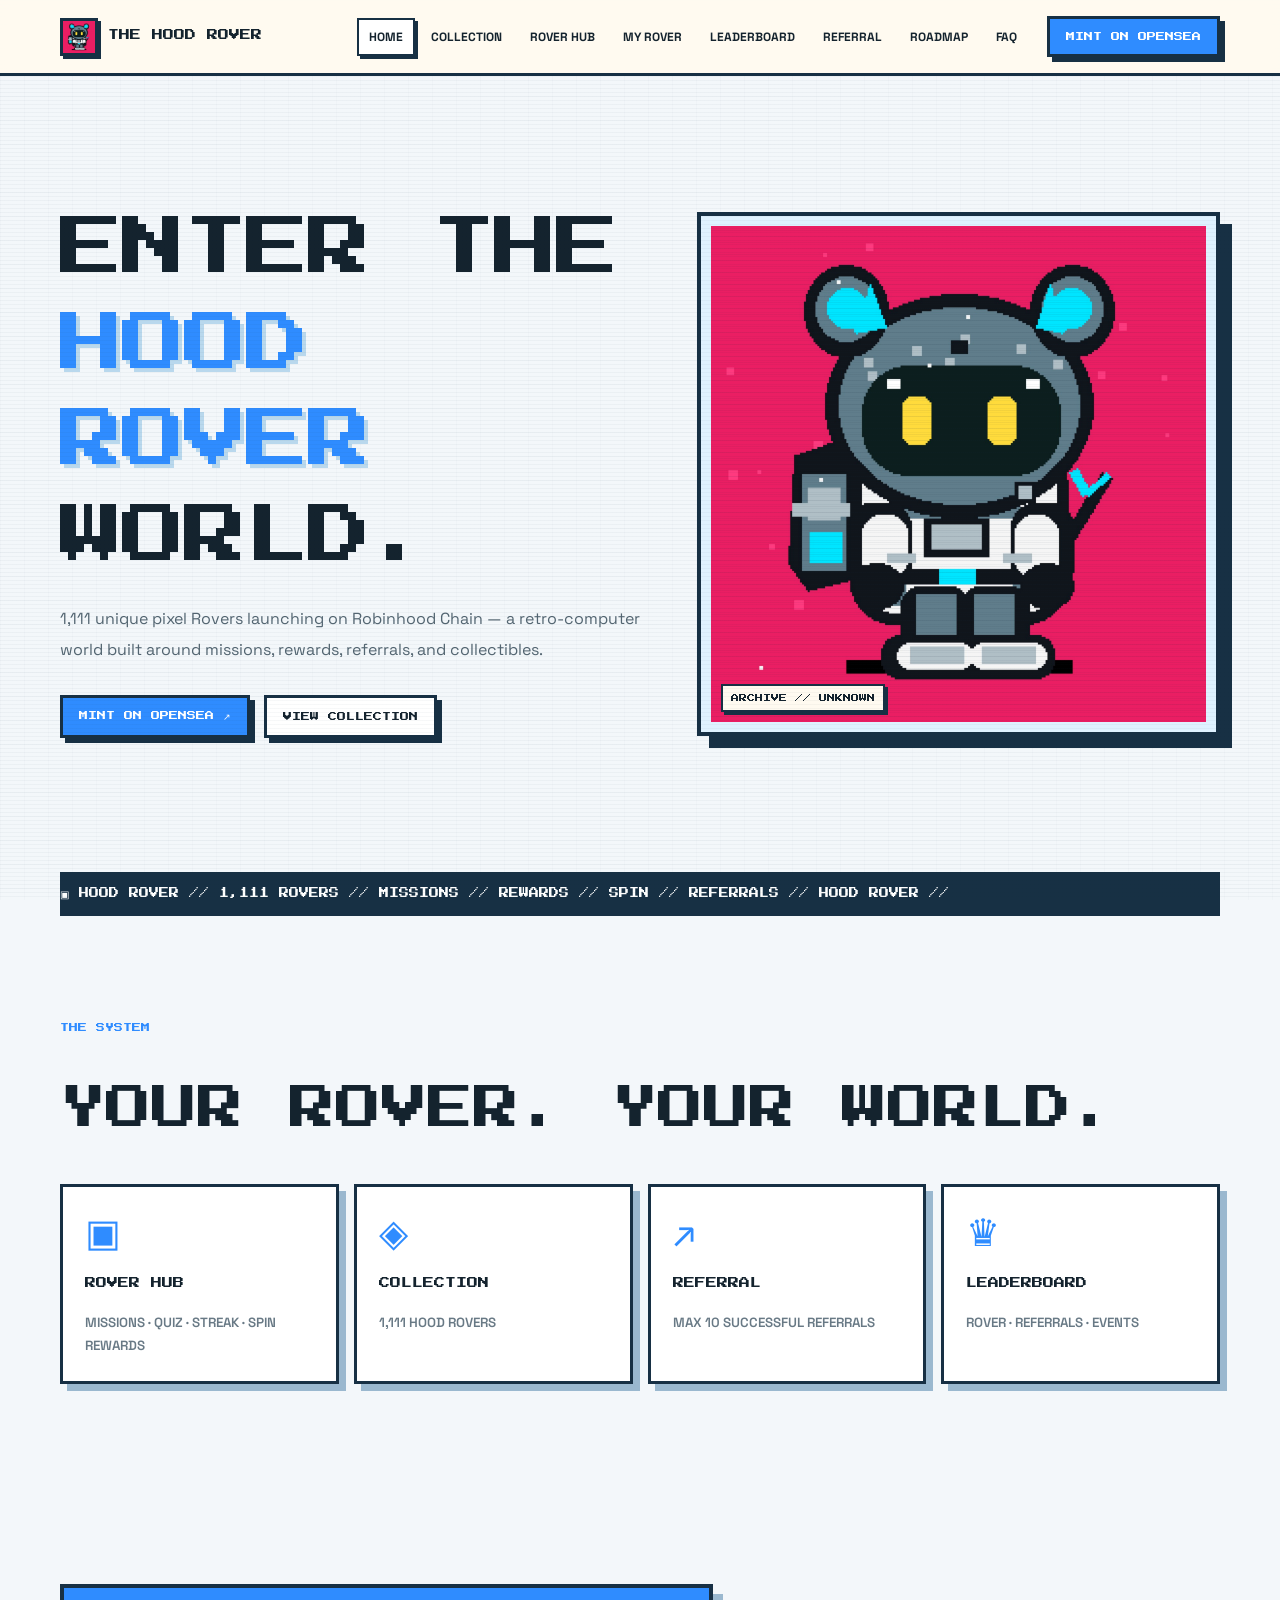
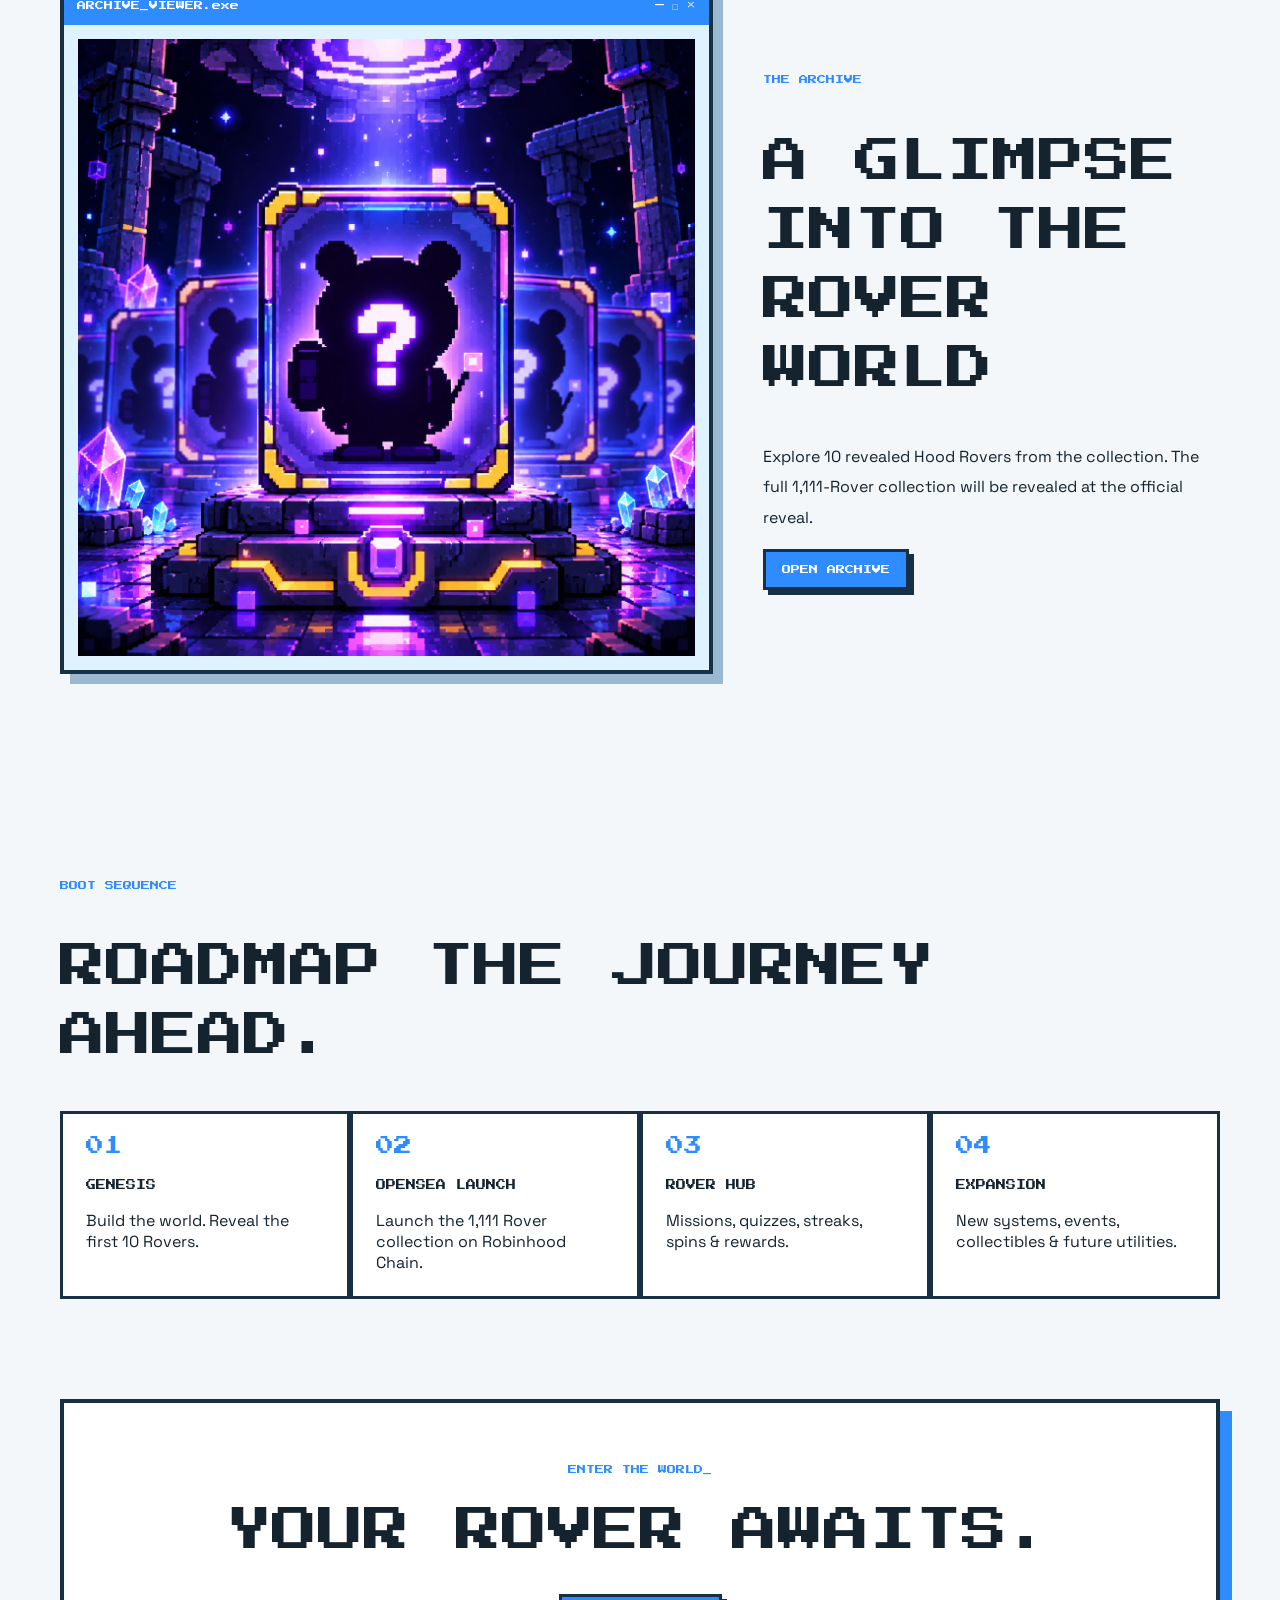
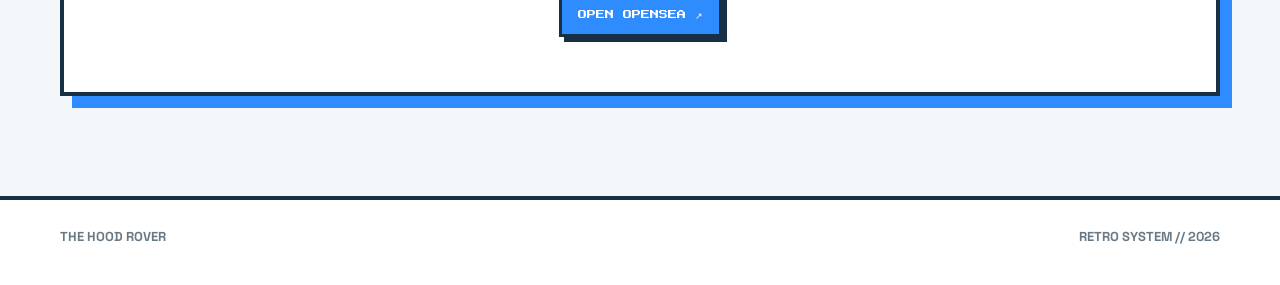
==== index.html @ 526ce5a5 "Update index.html" ====
<!DOCTYPE html>
<html lang="en">
<head>
<meta charset="UTF-8">
<meta name="viewport" content="width=device-width, initial-scale=1.0">

<meta name="description" content="The Hood Rover — 1,111 pixel Rovers, missions, rewards, referrals and collectibles.">

<title>The Hood Rover</title>

<style>

@import url('https://fonts.googleapis.com/css2?family=Press+Start+2P&family=Space+Grotesk:wght@400;500;600;700&display=swap');

:root{
  --ink:#14232e;
  --line:#173044;
  --blue:#2f8cff;
  --cyan:#16c8e8;
  --yellow:#ffd84d;
  --cream:#fffaf0;
  --paper:#f3f7fa;
  --white:#fff;
  --muted:#687985;
  --green:#42c98b;
  --orange:#ff9d42;
}

*{
  box-sizing:border-box;
}

html{
  scroll-behavior:smooth;
}

body{
  margin:0;
  background:var(--paper);
  color:var(--ink);
  font-family:"Space Grotesk",sans-serif;
  overflow-x:hidden;
}


/* =========================================================
   PIXEL GRID
========================================================= */

body:before{
  content:"";
  position:fixed;
  inset:0;
  pointer-events:none;
  opacity:.12;
  background-image:
    linear-gradient(rgba(20,50,70,.15) 1px,transparent 1px),
    linear-gradient(90deg,rgba(20,50,70,.15) 1px,transparent 1px);
  background-size:24px 24px;
  z-index:-2;
}


/* =========================================================
   CRT SCANLINES
========================================================= */

body:after{
  content:"";
  position:fixed;
  inset:0;
  pointer-events:none;
  background:repeating-linear-gradient(
    0deg,
    transparent 0 3px,
    rgba(25,55,75,.035) 3px 4px
  );
  z-index:20;
}

a{
  color:inherit;
  text-decoration:none;
}

.wrap{
  width:min(1160px,calc(100% - 32px));
  margin:auto;
}


/* =========================================================
   ROVER HUB MASTER HEADER
========================================================= */

header{
  position:sticky;
  top:0;
  z-index:30;
  min-height:76px;
  display:flex;
  align-items:center;
  gap:18px;
  padding:10px max(16px,calc((100% - 1160px)/2));
  background:rgba(255,250,240,.95);
  backdrop-filter:blur(12px);
  border-bottom:3px solid var(--line);
}

.brand{
  display:flex;
  align-items:center;
  gap:10px;
  font-family:"Press Start 2P";
  font-size:11px;
  line-height:1.5;
  white-space:nowrap;
}

.mark{
  width:38px;
  height:38px;
  display:block;
  overflow:hidden;
  background:var(--blue);
  border:3px solid var(--line);
  box-shadow:3px 3px 0 var(--line);
}

.mark img{
  width:100%;
  height:100%;
  display:block;
  object-fit:cover;
}

nav{
  margin-left:auto;
  display:flex;
  align-items:center;
  gap:4px;
}

nav a{
  padding:9px 10px;
  border:2px solid transparent;
  font-size:12px;
  font-weight:800;
}

nav a:hover,
nav a.active{
  background:#fff;
  border-color:var(--line);
  box-shadow:3px 3px 0 var(--line);
}

.menu{
  display:none;
  margin-left:auto;
  background:#fff;
  border:3px solid var(--line);
  padding:9px 12px;
  cursor:pointer;
  font-size:18px;
}


/* =========================================================
   MASTER BUTTON
========================================================= */

.btn{
  display:inline-flex;
  justify-content:center;
  align-items:center;
  gap:8px;
  border:3px solid var(--line);
  background:var(--blue);
  color:#fff;
  padding:13px 16px;
  font-family:"Press Start 2P";
  font-size:9px;
  box-shadow:5px 5px 0 var(--line);
  cursor:pointer;
  transition:.15s ease;
}

.btn:hover{
  transform:translate(2px,2px);
  box-shadow:3px 3px 0 var(--line);
}

.btn.secondary{
  background:#fff;
  color:var(--ink);
}

.btn.yellow{
  background:var(--yellow);
  color:var(--ink);
}


/* =========================================================
   MAIN
========================================================= */

main{
  width:min(1160px,calc(100% - 32px));
  margin:auto;
}


/* =========================================================
   HERO
========================================================= */

.hero{
  min-height:calc(100vh - 104px);
  display:grid;
  grid-template-columns:1fr .9fr;
  gap:55px;
  align-items:center;
  padding:80px 0;
}

.eyebrow{
  display:inline-block;
  color:var(--blue);
  font:9px "Press Start 2P";
  line-height:1.7;
}

h1,
h2{
  font-family:"Press Start 2P";
  font-weight:400;
  line-height:1.5;
}

h1{
  font-size:clamp(30px,5vw,66px);
  margin:20px 0;
  letter-spacing:-2px;
}

h1 span{
  color:var(--blue);
  text-shadow:4px 4px #b9d8ed;
}

h2{
  font-size:clamp(24px,4vw,46px);
}

p{
  line-height:1.9;
}

.hero p{
  font-size:16px;
  max-width:680px;
  color:#536571;
}

.actions{
  display:flex;
  gap:14px;
  flex-wrap:wrap;
  margin:30px 0;
}


/* =========================================================
   HERO IMAGE
========================================================= */

.art{
  position:relative;
  background:#dff2ff;
  border:4px solid var(--line);
  padding:10px;
  box-shadow:12px 12px 0 var(--line);
  overflow:hidden;
  animation:floatRover 4s ease-in-out infinite;
}

.art img{
  display:block;
  width:100%;
  aspect-ratio:1/1;
  object-fit:cover;
}

.art:after{
  content:"";
  position:absolute;
  inset:10px;
  pointer-events:none;
  background:repeating-linear-gradient(
    0deg,
    transparent 0 5px,
    rgba(20,34,53,.05) 5px 6px
  );
}

.tag{
  position:absolute;
  left:20px;
  bottom:20px;
  z-index:2;
  background:var(--cream);
  border:2px solid var(--line);
  padding:8px;
  font:8px "Press Start 2P";
  box-shadow:3px 3px 0 var(--line);
}

@keyframes floatRover{
  0%,100%{
    transform:translateY(0);
  }

  50%{
    transform:translateY(-7px);
  }
}


/* =========================================================
   TICKER
========================================================= */

.ticker{
  width:100%;
  background:var(--line);
  color:#fff;
  border-top:3px solid var(--line);
  border-bottom:3px solid var(--line);
  padding:13px 0;
  overflow:hidden;
  white-space:nowrap;
  font:10px "Press Start 2P";
}

.ticker span{
  display:inline-block;
  animation:marquee 20s linear infinite;
}

@keyframes marquee{
  from{
    transform:translateX(100%);
  }

  to{
    transform:translateX(-100%);
  }
}


/* =========================================================
   SECTIONS
========================================================= */

.section{
  padding:100px 0;
}

.grid{
  display:grid;
  grid-template-columns:repeat(4,1fr);
  gap:15px;
  margin-top:40px;
}

.card{
  display:block;
  min-height:200px;
  padding:22px;
  background:#fff;
  border:3px solid var(--line);
  box-shadow:7px 7px 0 #9ab8cf;
  color:var(--ink);
  text-decoration:none;
  transition:.2s;
}

.card:hover{
  transform:translateY(-7px);
  box-shadow:10px 13px 0 var(--blue);
}

.icon{
  display:block;
  color:var(--blue);
  font-size:38px;
}

.card b{
  display:block;
  margin:18px 0;
  font:11px "Press Start 2P";
  line-height:1.6;
}

.card small{
  color:var(--muted);
  line-height:1.7;
  font-weight:600;
}


/* =========================================================
   ARCHIVE
========================================================= */

.preview{
  display:grid;
  grid-template-columns:1fr .7fr;
  gap:50px;
  align-items:center;
}

.window{
  background:#fff;
  border:4px solid var(--line);
  box-shadow:10px 10px 0 #9ab8cf;
}

.bar{
  display:flex;
  justify-content:space-between;
  background:var(--blue);
  color:#fff;
  padding:13px;
  font:9px "Press Start 2P";
}

.window img{
  display:block;
  width:100%;
  aspect-ratio:1/1;
  object-fit:cover;
  padding:14px;
  background:#dff2ff;
}


/* =========================================================
   ROADMAP
========================================================= */

.timeline{
  display:grid;
  grid-template-columns:repeat(4,1fr);
  margin-top:40px;
}

.step{
  min-height:150px;
  padding:23px;
  background:#fff;
  border:3px solid var(--line);
}

.step strong{
  color:var(--blue);
  font:18px "Press Start 2P";
}

.step b{
  display:block;
  margin:17px 0;
  font:10px "Press Start 2P";
  line-height:1.6;
}


/* =========================================================
   CTA
========================================================= */

.cta{
  margin-bottom:100px;
  padding:55px;
  background:#fff;
  border:4px solid var(--line);
  box-shadow:12px 12px 0 var(--blue);
  text-align:center;
}

.cta h2{
  margin:18px 0 28px;
}


/* =========================================================
   MASTER FOOTER
========================================================= */

footer{
  border-top:4px solid var(--line);
  background:#fff;
  padding:28px 0 40px;
}

.footer{
  display:flex;
  justify-content:space-between;
  gap:20px;
  color:var(--muted);
  font-size:13px;
  font-weight:700;
}


/* =========================================================
   REVEAL ANIMATION
========================================================= */

.reveal{
  opacity:0;
  transform:translateY(25px);
}

.reveal.visible{
  opacity:1;
  transform:translateY(0);
  transition:
    opacity .7s ease,
    transform .7s ease;
}


/* =========================================================
   TABLET
========================================================= */

@media(max-width:1000px){

  header{
    padding-left:16px;
    padding-right:16px;
  }

  nav{
    display:none;
    position:absolute;
    top:76px;
    left:16px;
    right:16px;
    padding:8px;
    background:#fff;
    border:3px solid var(--line);
    box-shadow:5px 5px 0 var(--line);
    flex-direction:column;
    align-items:stretch;
  }

  nav.open{
    display:flex;
  }

  nav a{
    padding:13px;
  }

  header>.btn{
    display:none;
  }

  .menu{
    display:block;
  }

  .grid{
    grid-template-columns:repeat(2,1fr);
  }

  .hero{
    grid-template-columns:1fr;
  }

  .preview{
    grid-template-columns:1fr;
  }

  .timeline{
    grid-template-columns:repeat(2,1fr);
  }
}


/* =========================================================
   MOBILE
========================================================= */

@media(max-width:620px){

  .wrap{
    width:calc(100% - 20px);
  }

  main{
    width:calc(100% - 20px);
  }

  .brand{
    font-size:9px;
  }

  .mark{
    width:34px;
    height:34px;
  }

  .hero{
    min-height:auto;
    padding:55px 0 65px;
  }

  h1{
    font-size:29px;
  }

  .hero p{
    font-size:15px;
  }

  .actions{
    flex-direction:column;
  }

  .actions .btn{
    width:100%;
  }

  .section{
    padding:70px 0;
  }

  .grid{
    grid-template-columns:1fr;
  }

  .timeline{
    grid-template-columns:1fr;
  }

  .preview{
    gap:35px;
  }

  .cta{
    margin-bottom:70px;
    padding:35px 20px;
  }

  .cta .btn{
    width:100%;
  }

  .footer{
    display:block;
  }

  .footer div+div{
    margin-top:10px;
  }
}


/* =========================================================
   MINT COMING SOON MODAL
========================================================= */

.mint-modal{
  position:fixed;
  inset:0;
  z-index:100;
  display:none;
  align-items:center;
  justify-content:center;
  padding:20px;
}

.mint-modal.open{
  display:flex;
}

.mint-backdrop{
  position:absolute;
  inset:0;
  background:rgba(20,35,46,.68);
  backdrop-filter:blur(8px);
  animation:mintFade .25s ease forwards;
}

.mint-window{
  position:relative;
  z-index:2;
  width:min(500px,100%);
  background:#fff;
  border:4px solid var(--line);
  box-shadow:14px 14px 0 var(--blue);
  animation:mintOpen .45s cubic-bezier(.2,.8,.2,1) forwards;
  overflow:hidden;
}

.mint-window-bar{
  height:48px;
  display:flex;
  align-items:center;
  justify-content:space-between;
  padding:0 15px;
  background:var(--blue);
  color:#fff;
  border-bottom:3px solid var(--line);
  font:9px "Press Start 2P";
}

.mint-close{
  position:absolute;
  top:7px;
  right:9px;
  z-index:5;
  width:32px;
  height:32px;
  border:3px solid var(--line);
  background:var(--yellow);
  color:var(--ink);
  font-size:22px;
  line-height:1;
  cursor:pointer;
  box-shadow:3px 3px 0 var(--line);
}

.mint-close:hover{
  transform:translate(2px,2px);
  box-shadow:1px 1px 0 var(--line);
}

.mint-content{
  position:relative;
  padding:42px 32px 36px;
  text-align:center;
  background:
    linear-gradient(rgba(47,140,255,.035) 1px,transparent 1px),
    linear-gradient(90deg,rgba(47,140,255,.035) 1px,transparent 1px),
    #fff;
  background-size:20px 20px;
}

.mint-icon{
  width:68px;
  height:68px;
  margin:0 auto 22px;
  display:grid;
  place-items:center;
  background:var(--blue);
  color:#fff;
  border:4px solid var(--line);
  box-shadow:6px 6px 0 var(--line);
  font:16px "Press Start 2P";
  animation:mintFloat 2s ease-in-out infinite;
}

.mint-status{
  display:inline-block;
  padding:7px 10px;
  border:2px solid var(--line);
  background:#e9f8ff;
  color:var(--blue);
  font:8px "Press Start 2P";
  animation:statusBlink 1.4s steps(2) infinite;
}

.mint-content h2{
  margin:22px 0 15px;
  font:28px/1.5 "Press Start 2P";
  color:var(--ink);
}

.mint-content h2 span{
  color:var(--blue);
  text-shadow:3px 3px #b9d8ed;
}

.mint-content p{
  max-width:390px;
  margin:0 auto 25px;
  color:var(--muted);
  font-size:15px;
  line-height:1.8;
}

.mint-loading{
  display:flex;
  justify-content:center;
  gap:6px;
  margin:20px 0;
}

.mint-loading span{
  width:12px;
  height:12px;
  background:var(--blue);
  border:2px solid var(--line);
  opacity:.25;
  animation:pixelLoad 1.2s steps(1) infinite;
}

.mint-loading span:nth-child(2){animation-delay:.15s}
.mint-loading span:nth-child(3){animation-delay:.30s}
.mint-loading span:nth-child(4){animation-delay:.45s}
.mint-loading span:nth-child(5){animation-delay:.60s}
.mint-loading span:nth-child(6){animation-delay:.75s}
.mint-loading span:nth-child(7){animation-delay:.90s}
.mint-loading span:nth-child(8){animation-delay:1.05s}

.mint-message{
  margin:8px 0 25px;
  color:var(--muted);
  font:8px "Press Start 2P";
}

.mint-ok{
  min-width:150px;
}

@keyframes mintFade{
  from{opacity:0}
  to{opacity:1}
}

@keyframes mintOpen{
  0%{
    opacity:0;
    transform:translateY(25px) scale(.92);
  }

  70%{
    transform:translateY(-4px) scale(1.01);
  }

  100%{
    opacity:1;
    transform:translateY(0) scale(1);
  }
}

@keyframes mintFloat{
  0%,100%{
    transform:translateY(0);
  }

  50%{
    transform:translateY(-5px);
  }
}

@keyframes statusBlink{
  50%{
    opacity:.55;
  }
}

@keyframes pixelLoad{
  0%,100%{
    opacity:.2;
    transform:translateY(0);
  }

  50%{
    opacity:1;
    transform:translateY(-5px);
  }
}

@media(max-width:620px){

  .mint-window{
    box-shadow:8px 8px 0 var(--blue);
  }

  .mint-content{
    padding:35px 20px 28px;
  }

  .mint-content h2{
    font-size:23px;
  }

  .mint-content p{
    font-size:14px;
  }

}

</style>
</head>


<body>


<!-- =========================================================
     ROVER HUB MASTER HEADER
========================================================= -->

<header>

 <a class="brand" href="./">
  <span class="mark">
    <img src="./assets/rovers/rover-01.png" alt="Hood Rover">
  </span>
  THE HOOD ROVER
</a>

  <button class="menu" id="menu">
    ☰
  </button>

  <nav id="nav">

    <a class="active" href="./">
      HOME
    </a>

    <a href="./collection/">
      COLLECTION
    </a>

    <a href="./rover/">
      ROVER HUB
    </a>

    <a href="./my-rover/">
      MY ROVER
    </a>

    <a href="./leaderboard/">
      LEADERBOARD
    </a>

    <a href="./referral/">
      REFERRAL
    </a>

    <a href="./roadmap/">
      ROADMAP
    </a>

    <a href="./faq/">
      FAQ
    </a>

  </nav>

  <a class="btn" href="#" id="mintTop">
    MINT ON OPENSEA
  </a>

</header>


<main>


<!-- =========================================================
     HERO
========================================================= -->

<section class="hero">

  <div class="reveal">

    <h1>
      ENTER THE<br>
      <span>HOOD ROVER</span><br>
      WORLD.
    </h1>

    <p>
      1,111 unique pixel Rovers launching on Robinhood Chain — a retro-computer world built around missions, rewards, referrals, and collectibles.
    </p>

    <div class="actions">

      <a class="btn" href="#" id="mintHero">
        MINT ON OPENSEA ↗
      </a>

      <a class="btn secondary" href="./collection/">
        VIEW COLLECTION
      </a>

    </div>

  </div>


  <div class="art reveal">

    <img
  src="./assets/rovers/rover-01.png"
  alt="The Hood Rover"
>

    <span class="tag">
      ARCHIVE // UNKNOWN
    </span>

  </div>

</section>


<!-- =========================================================
     TICKER
========================================================= -->

<div class="ticker">

  <span>
    ▣ HOOD ROVER // 1,111 ROVERS //
    MISSIONS // REWARDS // SPIN //
    REFERRALS // HOOD ROVER //
  </span>

</div>


<!-- =========================================================
     SYSTEM
========================================================= -->

<section class="section">

  <span class="eyebrow">
    THE SYSTEM
  </span>

  <h2>
    YOUR ROVER. YOUR WORLD.
  </h2>


  <div class="grid">


    <a class="card reveal" href="./rover/">

      <span class="icon">▣</span>

      <b>
        ROVER HUB
      </b>

      <small>
        MISSIONS · QUIZ · STREAK ·
        SPIN REWARDS
      </small>

    </a>


    <a class="card reveal" href="./collection/">

      <span class="icon">◈</span>

      <b>
        COLLECTION
      </b>

      <small>
        1,111 HOOD ROVERS
      </small>

    </a>


    <a class="card reveal" href="./referral/">

      <span class="icon">↗</span>

      <b>
        REFERRAL
      </b>

      <small>
        MAX 10 SUCCESSFUL REFERRALS
      </small>

    </a>


    <a class="card reveal" href="./leaderboard/">

      <span class="icon">♛</span>

      <b>
        LEADERBOARD
      </b>

      <small>
        ROVER · REFERRALS · EVENTS
      </small>

    </a>


  </div>

</section>


<!-- =========================================================
     ARCHIVE
========================================================= -->

<section class="section">

  <div class="preview">


    <div class="window reveal">

      <div class="bar">

        <span>
          ARCHIVE_VIEWER.exe
        </span>

        <span>
          — □ ×
        </span>

      </div>

      <img
        src="./assets/pre-reveal.png"
        alt="Hood Rover pre-reveal archive"
      >

    </div>


    <div class="reveal">

      <span class="eyebrow">
        THE ARCHIVE
      </span>

      <h2>
        A GLIMPSE INTO THE ROVER WORLD
      </h2>

      <p>
        Explore 10 revealed Hood Rovers from the collection. The full 1,111-Rover collection will be revealed at the official reveal.
      </p>

      <a class="btn" href="./collection/">
        OPEN ARCHIVE
      </a>

    </div>


  </div>

</section>


<!-- =========================================================
     ROADMAP
========================================================= -->

<section class="section">

  <span class="eyebrow">
    BOOT SEQUENCE
  </span>

  <h2>
    ROADMAP
    THE JOURNEY AHEAD.
  </h2>


  <div class="timeline">


    <div class="step reveal">

      <strong>
        01
      </strong>

      <b>
        GENESIS
      </b>

      <span>
        Build the world. Reveal the first 10 Rovers.
      </span>

    </div>


    <div class="step reveal">

      <strong>
        02
      </strong>

      <b>
        OPENSEA LAUNCH
      </b>

      <span>
        Launch the 1,111 Rover collection on Robinhood Chain.
      </span>

    </div>


    <div class="step reveal">

      <strong>
        03
      </strong>

      <b>
        ROVER HUB
      </b>

      <span>
        Missions, quizzes, streaks, spins & rewards.
      </span>

    </div>


    <div class="step reveal">

      <strong>
        04
      </strong>

      <b>
        EXPANSION
      </b>

      <span>
        New systems, events, collectibles & future utilities.
      </span>

    </div>


  </div>

</section>


<!-- =========================================================
     CTA
========================================================= -->

<section class="cta reveal">

  <span class="eyebrow">
    ENTER THE WORLD_
  </span>

  <h2>
    YOUR ROVER AWAITS.
  </h2>

  <a class="btn" href="#" id="mintBottom">
    OPEN OPENSEA ↗
  </a>

</section>


</main>


<!-- =========================================================
     ROVER HUB MASTER FOOTER
========================================================= -->

<footer>

  <div class="wrap footer">

    <div>
      <b>THE HOOD ROVER</b>
    </div>

    <div>
      RETRO SYSTEM // 2026
    </div>

  </div>

</footer>


<!-- =========================================================
     MINT COMING SOON MODAL
========================================================= -->

<div class="mint-modal" id="mintModal">

  <div class="mint-backdrop"></div>

  <div class="mint-window">

    <button class="mint-close" id="mintClose" type="button">
      ×
    </button>

    <div class="mint-window-bar">
      <span>OPEN_SEA.exe</span>
      <span>● ● ●</span>
    </div>

    <div class="mint-content">

      <div class="mint-icon">
  <img src="./assets/rovers/rover-02.png" alt="Hood Rover">
      </div>

      <span class="mint-status">
        CONNECTION_PENDING
      </span>

      <h2>
        COMING<br>
        <span>SOON.</span>
      </h2>

      <p>
        The Hood Rover collection is preparing
        for its OpenSea launch on Robinhood Chain.
      </p>

      <div class="mint-loading">
        <span></span>
        <span></span>
        <span></span>
        <span></span>
        <span></span>
        <span></span>
        <span></span>
        <span></span>
      </div>

      <div class="mint-message">
        MINT SYSTEM // STANDBY_
      </div>

      <button class="btn mint-ok" id="mintOk" type="button">
        GOT IT
      </button>

    </div>

  </div>

</div>


<script>

/* =========================================================
   MINT MODAL
========================================================= */

const mintModal = document.getElementById("mintModal");
const mintClose = document.getElementById("mintClose");
const mintOk = document.getElementById("mintOk");
const mintBackdrop = document.querySelector(".mint-backdrop");

function openMintModal(){

  mintModal.classList.add("open");

  document.body.style.overflow = "hidden";

}

function closeMintModal(){

  mintModal.classList.remove("open");

  document.body.style.overflow = "";

}


/* =========================================================
   MINT BUTTONS
========================================================= */

["mintTop","mintHero","mintBottom"].forEach(id => {

  const button = document.getElementById(id);

  if(button){

    button.addEventListener("click", function(event){

      event.preventDefault();

      openMintModal();

    });

  }

});


/* =========================================================
   CLOSE MODAL
========================================================= */

mintClose.addEventListener("click", closeMintModal);

mintOk.addEventListener("click", closeMintModal);

mintBackdrop.addEventListener("click", closeMintModal);


/* =========================================================
   ESC KEY
========================================================= */

document.addEventListener("keydown", function(event){

  if(event.key === "Escape"){

    closeMintModal();

  }

});


/* =========================================================
   MASTER MOBILE MENU
========================================================= */

const menu = document.getElementById("menu");
const nav = document.getElementById("nav");

menu.addEventListener("click", () => {

  nav.classList.toggle("open");

});


/* =========================================================
   SCROLL REVEAL
========================================================= */

const observer = new IntersectionObserver(

  entries => {

    entries.forEach(entry => {

      if(entry.isIntersecting){

        entry.target.classList.add("visible");

        observer.unobserve(entry.target);

      }

    });

  },

  {
    threshold:.12
  }

);


document
  .querySelectorAll(".reveal")
  .forEach(element => observer.observe(element));

</script>

</body>
</html>
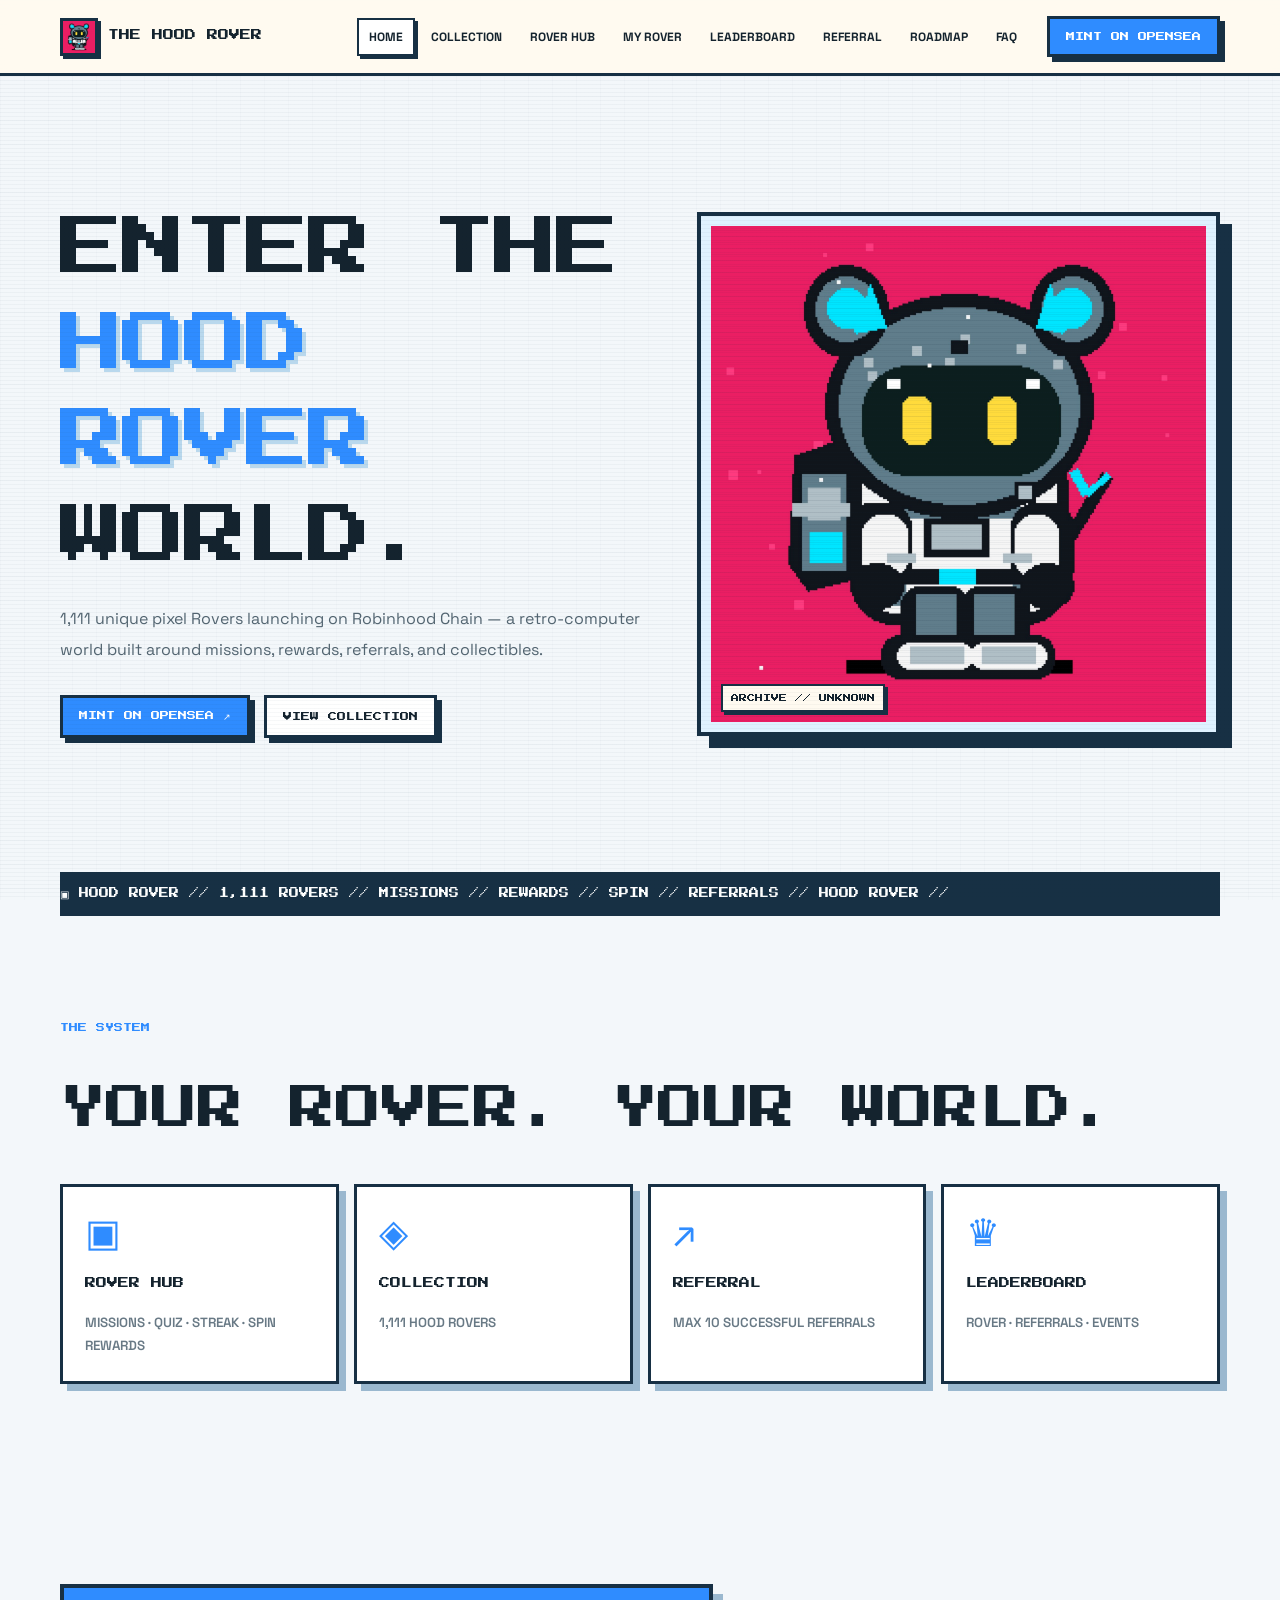
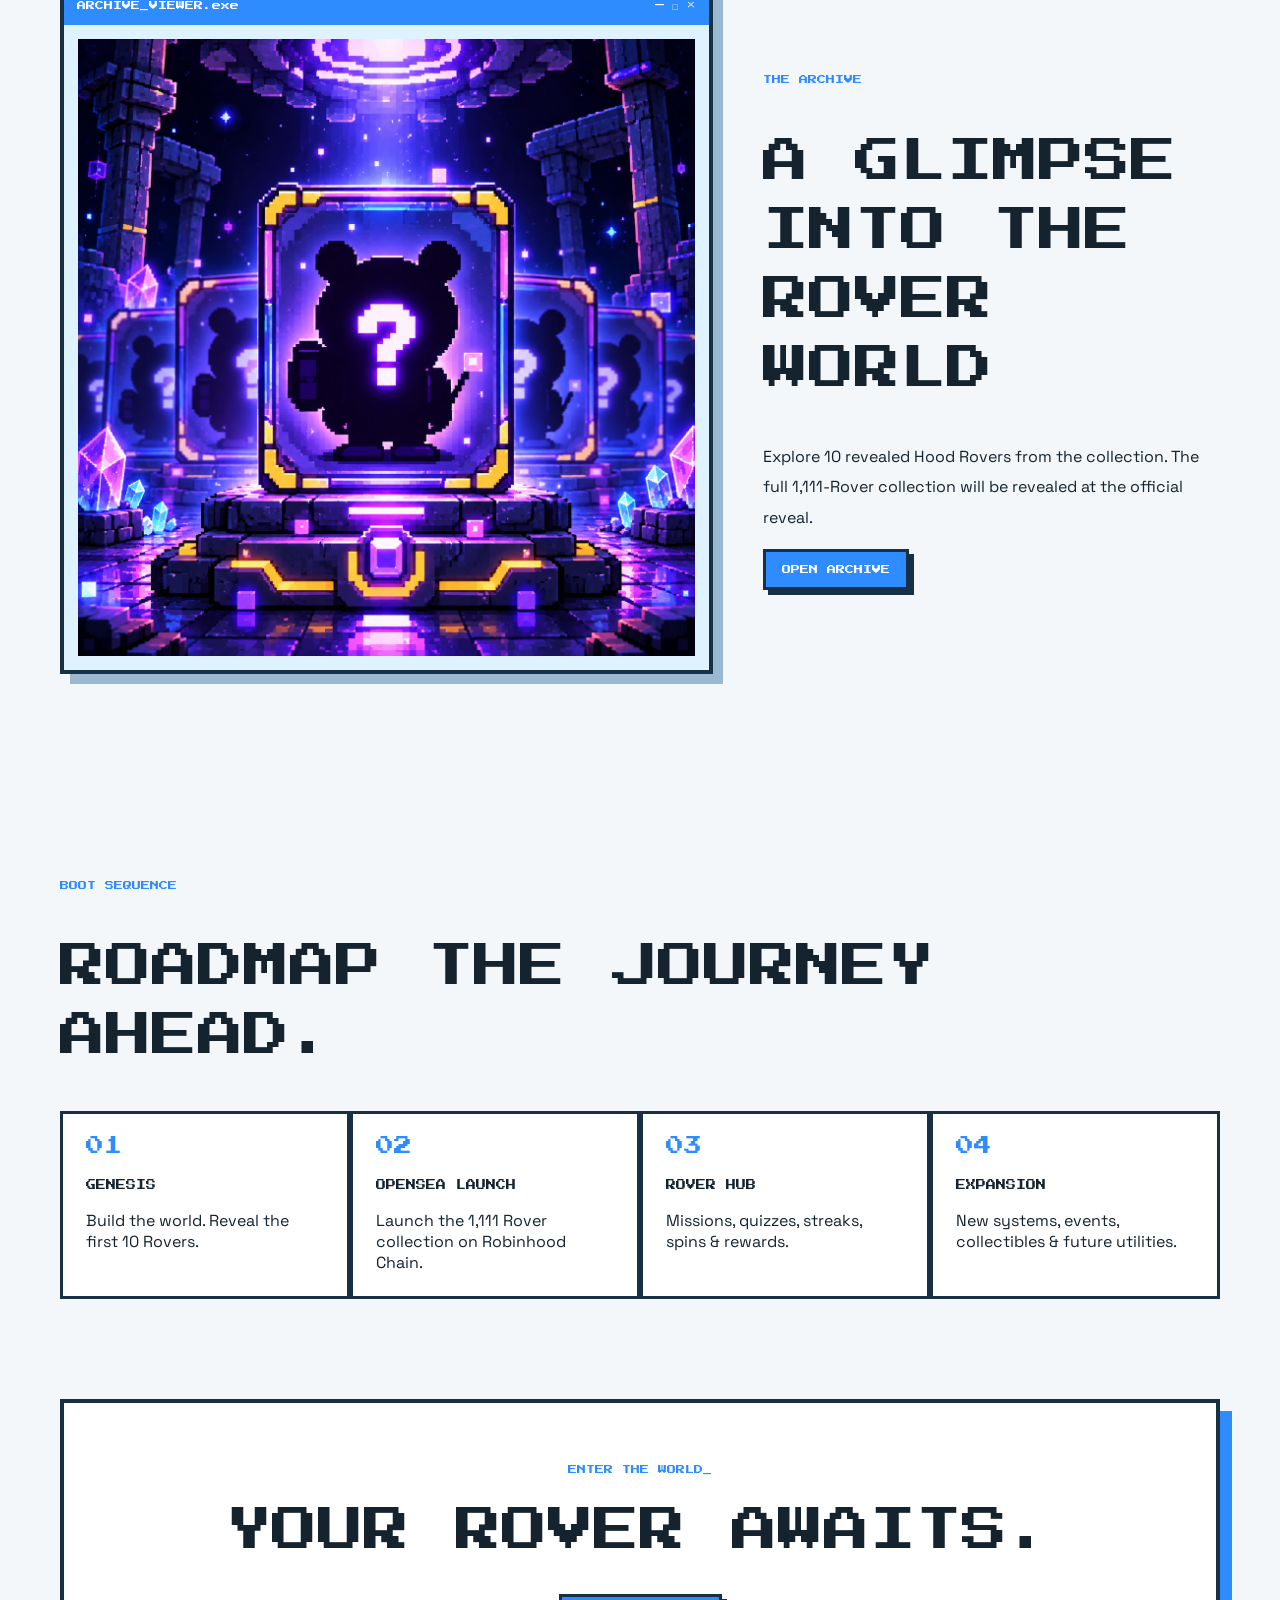
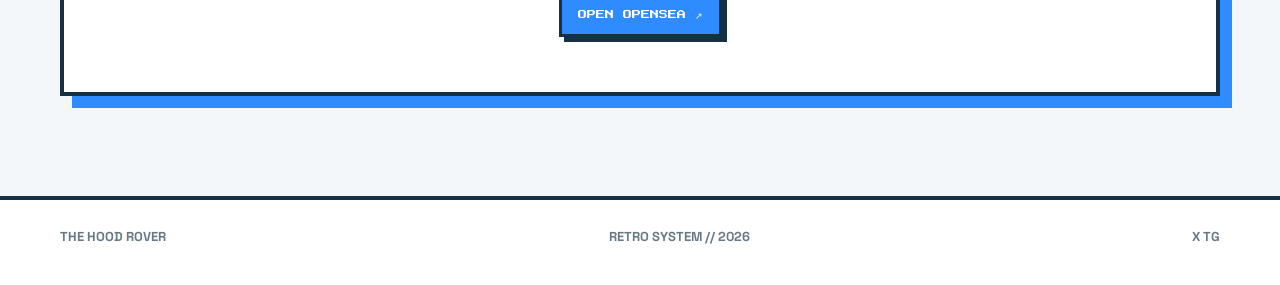
==== commit 19a8b2d0: "Add social media links to footer" ====
--- a/index.html
+++ b/index.html
@@ -757,14 +757,18 @@
   width:68px;
   height:68px;
   margin:0 auto 22px;
-  display:grid;
-  place-items:center;
+  overflow:hidden;
   background:var(--blue);
-  color:#fff;
   border:4px solid var(--line);
   box-shadow:6px 6px 0 var(--line);
-  font:16px "Press Start 2P";
   animation:mintFloat 2s ease-in-out infinite;
+}
+
+.mint-icon img{
+  width:100%;
+  height:100%;
+  display:block;
+  object-fit:cover;
 }
 
 .mint-status{
@@ -1305,7 +1309,17 @@
     <div>
       RETRO SYSTEM // 2026
     </div>
-
+    
+    <div class="socials">
+  <a href="https://x.com/thehoodrover" target="_blank" rel="noopener noreferrer" aria-label="The Hood Rover on X">
+    X
+  </a>
+
+  <a href="https://t.me/thehoodrover" target="_blank" rel="noopener noreferrer" aria-label="The Hood Rover on Telegram">
+    TG
+  </a>
+</div>
+    
   </div>
 
 </footer>
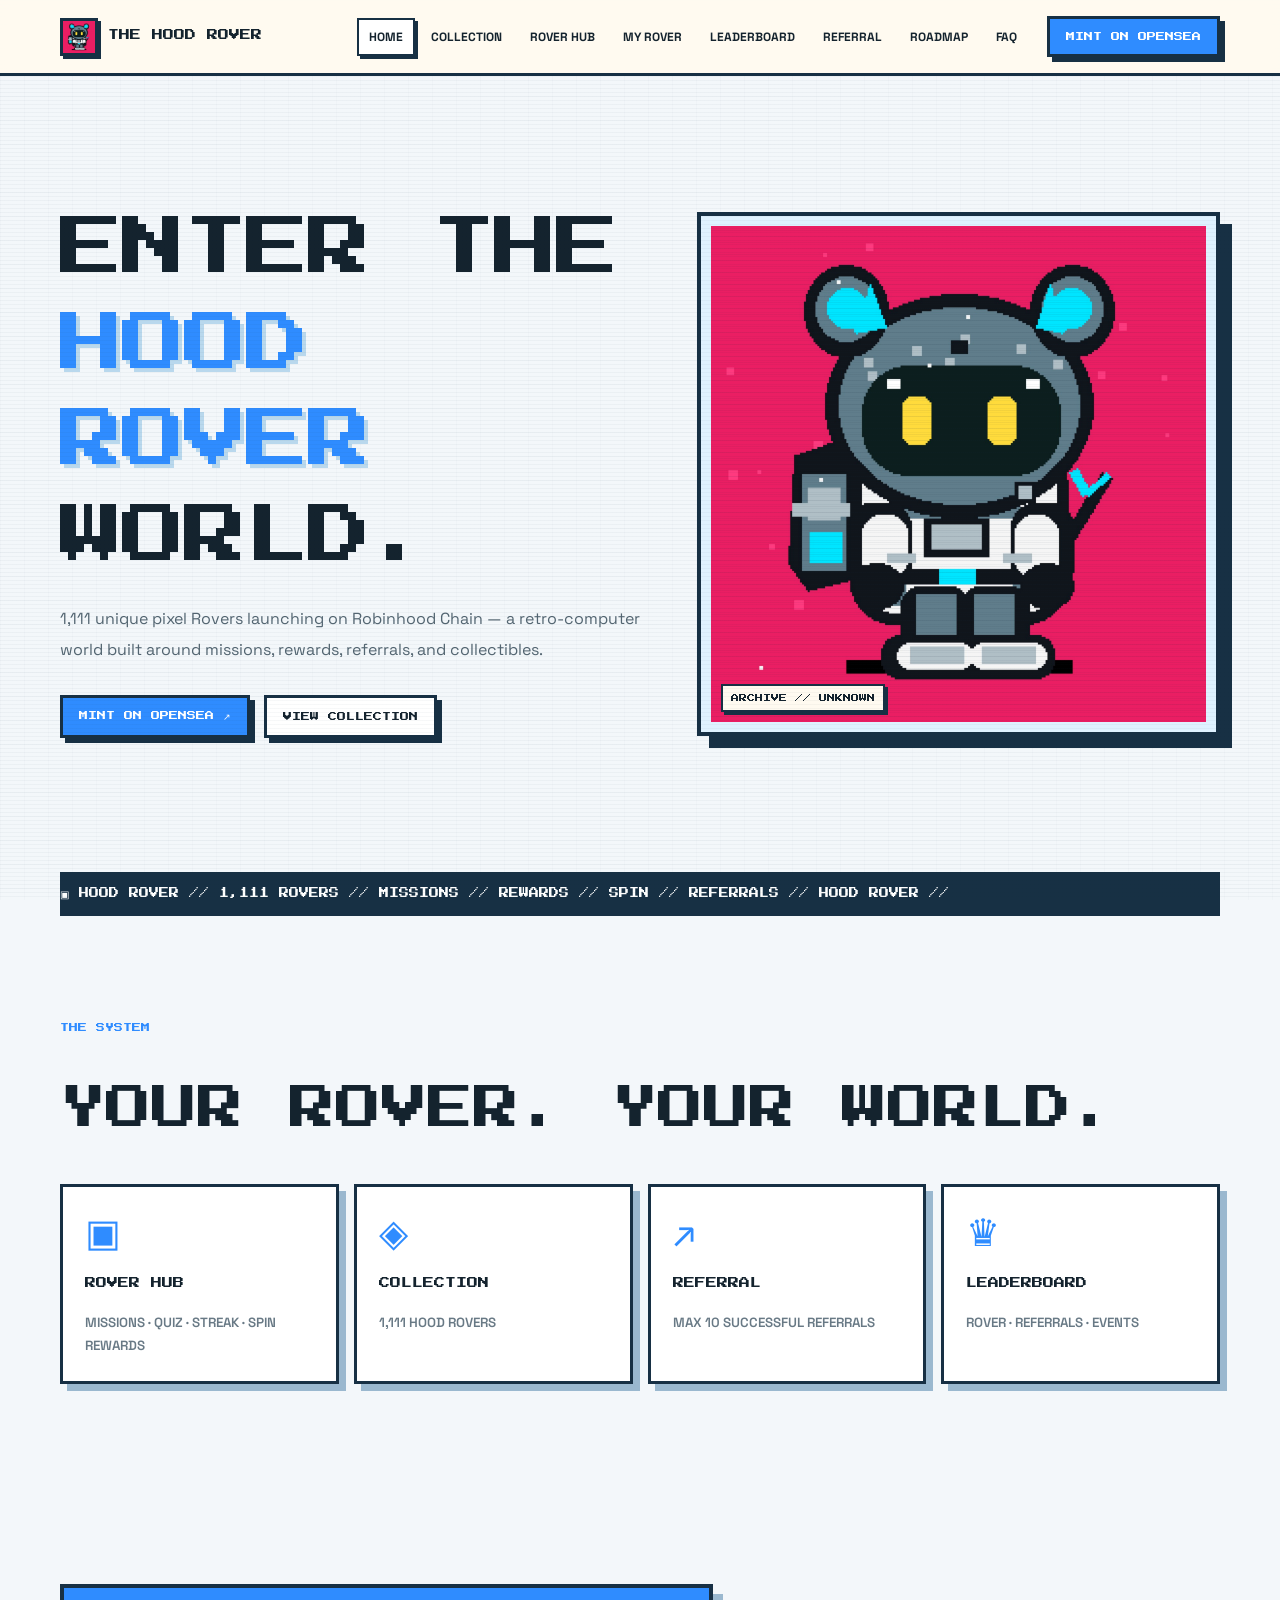
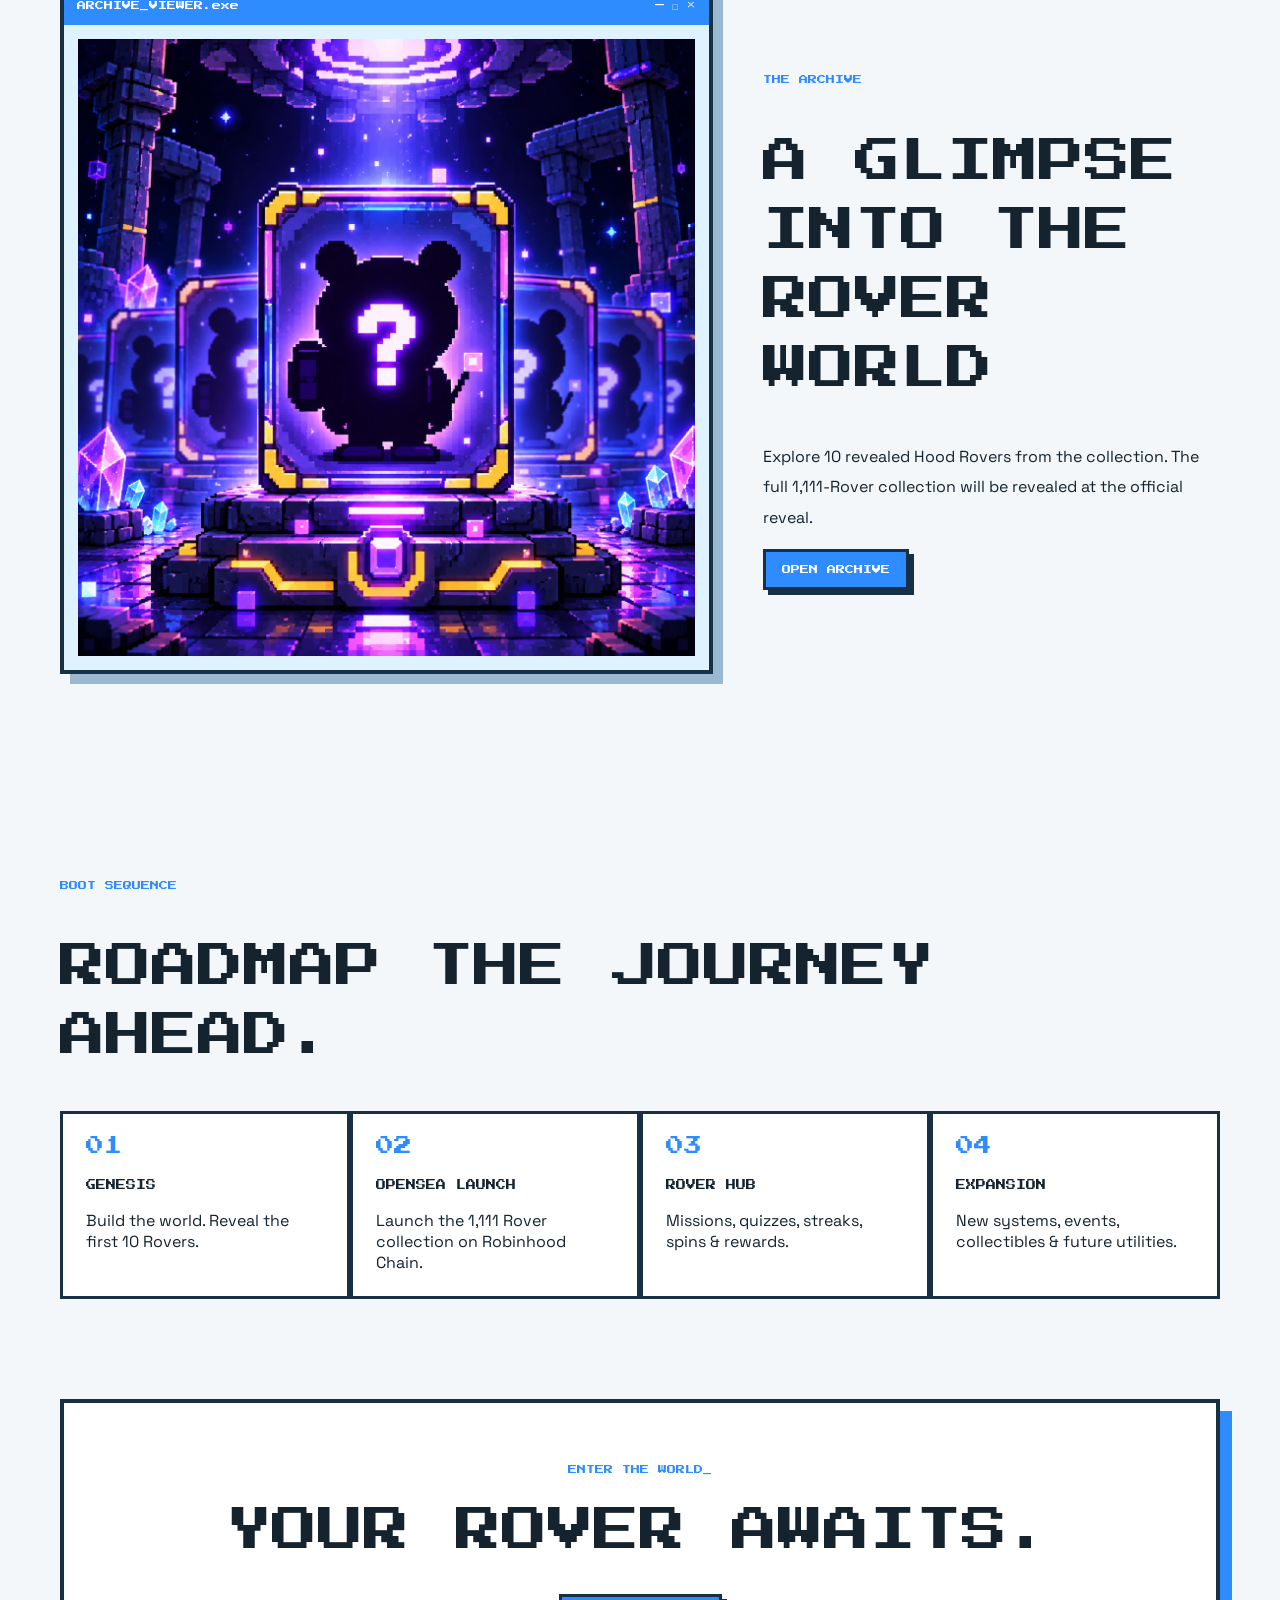
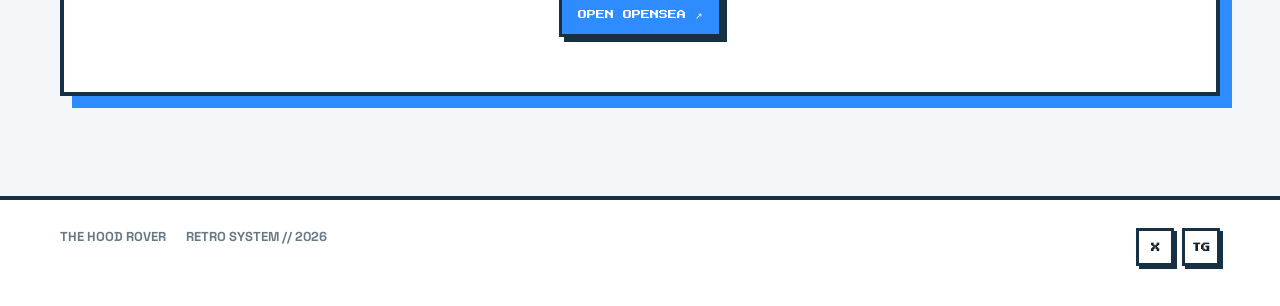
==== commit e763b211: "Add styles for social media links Added styles for social media links including hover effects." ====
--- a/index.html
+++ b/index.html
@@ -514,6 +514,33 @@
   font-size:13px;
   font-weight:700;
 }
+  .socials{
+  display:flex;
+  align-items:center;
+  gap:8px;
+  margin-left:auto;
+}
+
+.socials a{
+  width:38px;
+  height:38px;
+  display:grid;
+  place-items:center;
+  background:#fff;
+  color:var(--ink);
+  border:3px solid var(--line);
+  box-shadow:3px 3px 0 var(--line);
+  font-family:"Press Start 2P";
+  font-size:9px;
+  transition:.15s ease;
+}
+
+.socials a:hover{
+  background:var(--blue);
+  color:#fff;
+  transform:translate(2px,2px);
+  box-shadow:1px 1px 0 var(--line);
+}
 
 
 /* =========================================================
@@ -669,6 +696,12 @@
   .footer div+div{
     margin-top:10px;
   }
+
+  .socials{
+    margin-top:16px;
+    margin-left:0;
+  }
+  
 }
 
 
